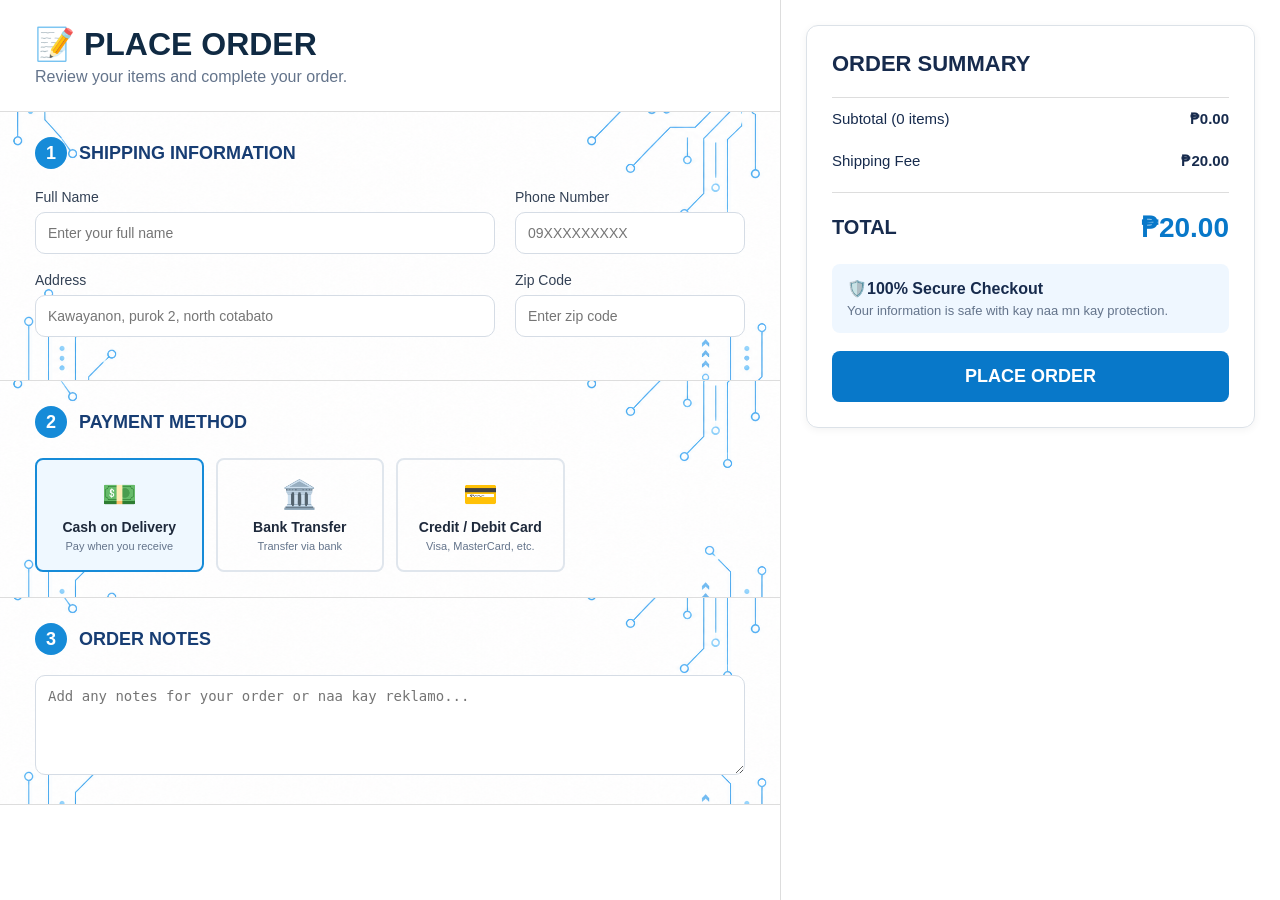
==== address.html @ f2e401b1 "upload" ====
<!DOCTYPE html>
<html lang="en">

<head>
    <meta charset="UTF-8">
    <meta name="viewport" content="width=device-width, initial-scale=1.0">

    <title>Place Order</title>

    <link  href="STYLE/bootstrap.min.css" rel="stylesheet">
    <link rel="stylesheet" href="STYLES/SummaryPlaceOrder.css">

<script src="function/SummaryPlaceOrder.js" defer></script>
    <style>

        
    </style>
</head>

<body>

<div class="page">

    <!-- ================= LEFT ================= -->

    <div class="left">

        <div class="header">

            <h1> 📝 PLACE ORDER</h1>

            <p>
                Review your items and complete your order.
            </p>

        </div>


        <!-- SHIPPING INFORMATION -->

        <div class="section">

            <div class="section-title">

                <span class="number">1</span>

                SHIPPING INFORMATION

            </div>


            <div class="input-row">

                <div>

                    <label>Full Name</label>

                    <input
                        type="text"
                        id="fullName"
                        placeholder="Enter your full name">

                </div>


                <div>

                    <label>Phone Number</label>

                    <input
                        type="text"
                        id="phone"
                        placeholder="09XXXXXXXXX">

                </div>

            </div>


            <div class="input-row">

                <div>

                    <label>Address</label>

                    <input
                        type="text"
                        id="address"
                        placeholder="Kawayanon, purok 2, north cotabato">

                </div>


                <div>

                    <label>Zip Code</label>

                    <input
                        type="text"
                        id="zip"
                        placeholder="Enter zip code">

                </div>

            </div>

        </div>


        <!-- PAYMENT -->

        <div class="section">

            <div class="section-title">

                <span class="number">2</span>

                PAYMENT METHOD

            </div>


            <div class="payment-container">

                <div class="payment active"
                     data-payment="Cash on Delivery">

                    <div class="payment-icon">
                        💵
                    </div>

                    <h4>Cash on Delivery</h4>

                    <p>Pay when you receive</p>

                </div>



                <div class="payment"
                     data-payment="Bank Transfer">

                    <div class="payment-icon">
                        🏛️  
                    </div>

                    <h4>Bank Transfer</h4>

                    <p>Transfer via bank</p>

                </div>


                <div class="payment"
                     data-payment="Credit / Debit Card">

                    <div class="payment-icon">
                            💳
                    </div>

                    <h4>Credit / Debit Card</h4>

                    <p>Visa, MasterCard, etc.</p>

                </div>

            </div>

        </div>


        <!-- ORDER NOTES -->

        <div class="section">

            <div class="section-title">

                <span class="number">3</span>

                ORDER NOTES

            </div>


            <textarea
                id="notes"
                placeholder="Add any notes for your order or naa kay reklamo..."></textarea>

        </div>

    </div>


    <!-- ================= RIGHT ================= -->

    <div class="right">

        <div class="summary">

            <div class="summary-title">

                 ORDER SUMMARY

            </div>


            <!-- Products will be inserted here -->

            <div id="orderItems"></div>


            <div class="summary-row">

                <span id="itemCount">
                    Subtotal
                </span>

                <strong id="subtotal">
                    ₱0.00
                </strong>

            </div>


            <div class="summary-row">

                <span>Shipping Fee</span>

                <strong id="shipping">
                    ₱20.00
                </strong>

            </div>


            <div class="total">

                <span>TOTAL</span>

                <span
                    class="total-price"
                    id="total">
                    ₱0.00
                </span>

            </div>


            <div class="secure">

                <strong>🛡️100% Secure Checkout</strong>

                <p>
                    Your information is safe with kay naa mn kay protection.
                </p>

            </div>


            <button
                class="place-order"
                id="placeOrder">

                 PLACE ORDER

            </button>

        </div>
 

    </div>

</div>

</body>
</html>
---- STYLES/SummaryPlaceOrder.css ----
* {
            box-sizing: border-box;
        }

        body {
            margin: 0;
            font-family: Arial, sans-serif;
            background: #f8fafc;
            color: #172b4d;
        }

        .page {
            display: grid;
            grid-template-columns: 1fr 500px;
            min-height: 100vh;
        }

        /* LEFT SIDE */

        .left {
            background: white;
        }

        .header {
            padding: 25px 35px;
            border-bottom: 1px solid #ddd;
        }

        .header h1 {
            margin: 0;
            font-size: 32px;
            font-weight: 700;
            color: #102a43;
        }

        .header p {
            margin: 5px 0 0;
            color: #64748b;
        }

        .section {
            padding: 25px 35px;
            border-bottom: 1px solid #ddd;
            background: url('/logos/addressBackground.png') no-repeat;
            background-size: cover;
            background-position: center;
            
            
        }

        .section-title {
            display: flex;
            align-items: center;
            gap: 12px;
            font-size: 18px;
            font-weight: bold;
            color: #173d73;
            margin-bottom: 20px;
        }

        .number {
            width: 32px;
            height: 32px;
            border-radius: 50%;
            background: #168bd8;
            color: white;
            display: flex;
            align-items: center;
            justify-content: center;
            font-weight: bold;
        }

        label {
            display: block;
            font-size: 14px;
            margin-bottom: 7px;
            color: #334155;
        }

        input,
        textarea {
            width: 100%;
            border: 1px solid #d5dce5;
            border-radius: 10px;
            padding: 12px;
            outline: none;
            font-size: 14px;
        }

        input:focus,
        textarea:focus {
            border-color: #168bd8;
        }

        textarea {
            resize: vertical;
            min-height: 100px;
        }

        .input-row {
            display: grid;
            grid-template-columns: 1fr 230px;
            gap: 20px;
            margin-bottom: 18px;
        }

        /* PAYMENT */

        .payment-container {
            display: grid;
            grid-template-columns: repeat(4, 1fr);
            gap: 12px;
        }

        .payment {
            border: 2px solid #e0e6ed;
            border-radius: 8px;
            padding: 18px 10px;
            cursor: pointer;
            text-align: center;
            transition: 0.2s;
        }

        .payment:hover {
            border-color: #168bd8;
        }

        .payment.active {
            border-color: #168bd8;
            background: #eff8ff;
        }

        .payment-icon {
            font-size: 28px;
            margin-bottom: 8px;
        }

        .payment h4 {
            font-size: 14px;
            margin: 0;
            color: #1e293b;
        }

        .payment p {
            font-size: 11px;
            color: #64748b;
            margin: 5px 0 0;
        }

        /* RIGHT SIDE */

        .right {
            background: white;
            border-left: 1px solid #ddd;
            padding: 25px;
        }

        .summary {
            border: 1px solid #dce2e8;
            border-radius: 12px;
            padding: 25px;
            box-shadow: 0 2px 8px rgba(0,0,0,0.05);
        }

        .summary-title {
            font-size: 22px;
            font-weight: bold;
            padding-bottom: 20px;
            border-bottom: 1px solid #ddd;
        }

        .cart-item {
            display: flex;
            align-items: center;
            gap: 15px;
            padding: 15px 0;
            border-bottom: 1px solid #ddd;
        }

        .cart-item img {
            width: 85px;
            height: 65px;
            object-fit: contain;
        }

        .item-info {
            flex: 1;
        }

        .item-info h3 {
            font-size: 15px;
            margin: 0 0 6px;
            color: #1e293b;
        }

        .item-info p {
            margin: 0;
            color: #64748b;
            font-size: 13px;
        }

        .item-price {
            font-weight: bold;
            color: #1e293b;
        }

        .summary-row {
            display: flex;
            justify-content: space-between;
            padding: 12px 0;
            font-size: 15px;
        }

        .total {
            border-top: 1px solid #ddd;
            margin-top: 10px;
            padding-top: 18px;
            display: flex;
            justify-content: space-between;
            align-items: center;
        }

        .total span:first-child {
            font-size: 20px;
            font-weight: bold;
        }

        .total-price {
            font-size: 28px;
            font-weight: bold;
            color: #0878c9;
        }

        .secure {
            background: #eff7ff;
            border-radius: 8px;
            padding: 15px;
            margin-top: 20px;
        }

        .secure strong {
            display: block;
            margin-bottom: 5px;
        }

        .secure p {
            margin: 0;
            color: #64748b;
            font-size: 13px;
        }

        .place-order {
            width: 100%;
            margin-top: 18px;
            border: none;
            border-radius: 8px;
            padding: 15px;
            background: #0878c9;
            color: white;
            font-size: 18px;
            font-weight: bold;
            cursor: pointer;
        }

        .place-order:hover {
            background: #0566ac;
        }
      
        /* RESPONSIVE */

        @media (max-width: 1000px) {

            .page {
                grid-template-columns: 1fr;
            }

            .right {
                border-left: none;
            }

        }

        @media (max-width: 650px) {

            .input-row {
                grid-template-columns: 1fr;
            }

            .payment-container {
                grid-template-columns: 1fr 1fr;
            }

            .section,
            .header {
                padding: 20px;
            }

            .right {
                padding: 15px;
            }

        }
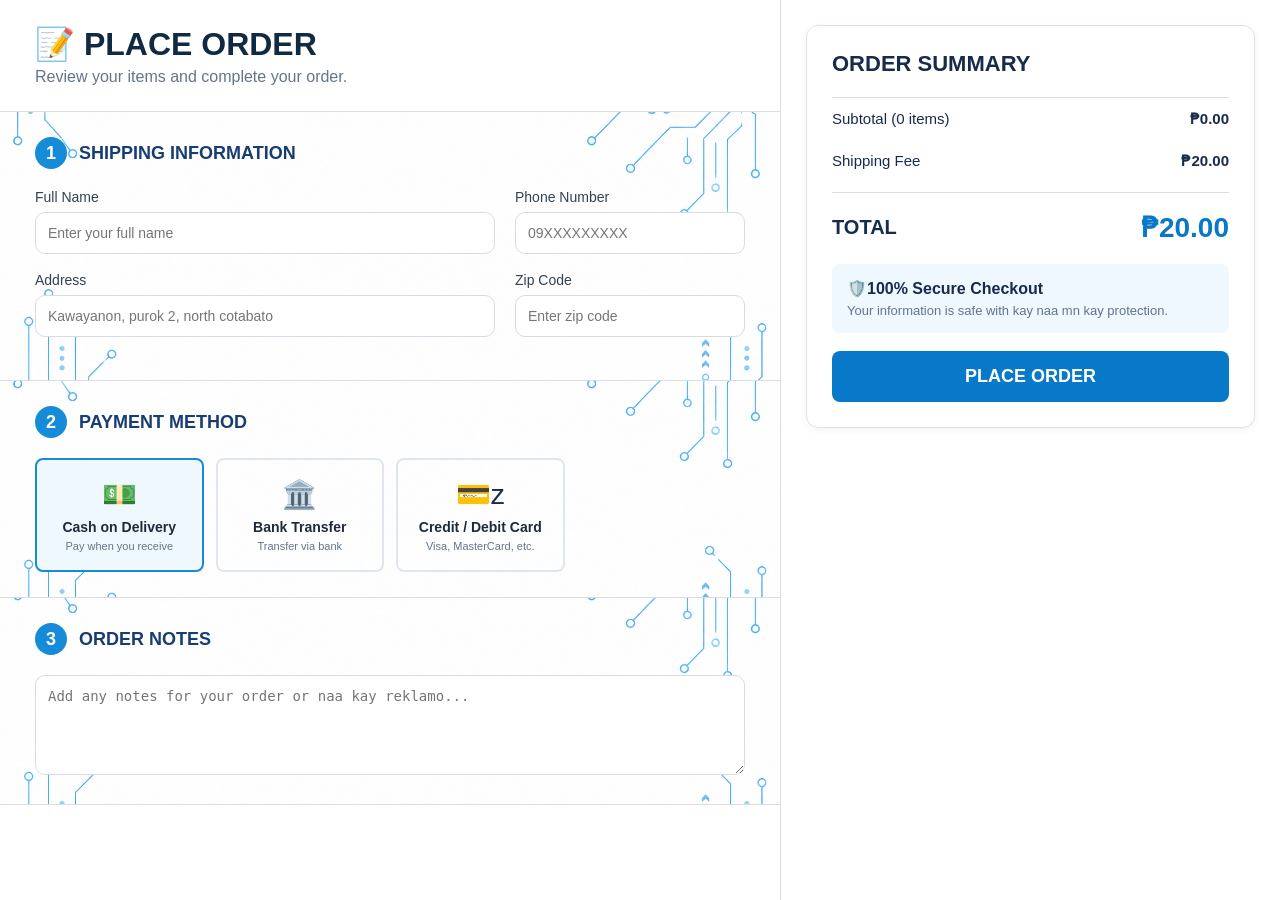
==== commit e3fcd59d: "title" ====
--- a/address.html
+++ b/address.html
@@ -156,7 +156,7 @@
                      data-payment="Credit / Debit Card">
 
                     <div class="payment-icon">
-                            💳
+                            💳z
                     </div>
 
                     <h4>Credit / Debit Card</h4>
